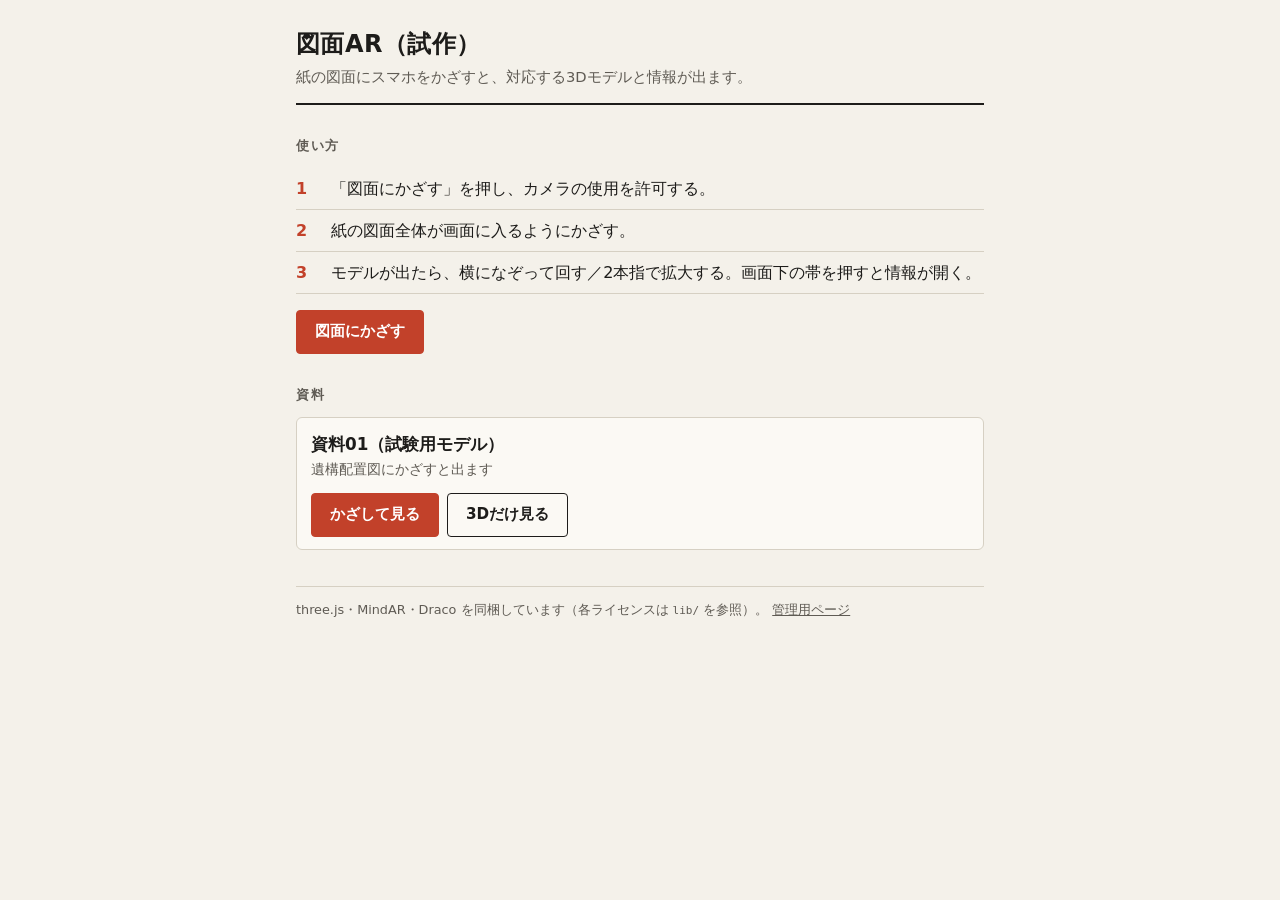
==== index.html @ 55972893 "Add files via upload" ====
<!doctype html>
<html lang="ja">
<head>
<meta charset="utf-8">
<meta name="viewport" content="width=device-width, initial-scale=1, viewport-fit=cover">
<title>図面AR</title>
<link rel="stylesheet" href="css/style.css">
</head>
<body>
<main class="page">
  <header class="page-head">
    <h1 id="site-title">図面AR</h1>
    <p id="site-lead"></p>
  </header>

  <div class="callout" id="inapp" hidden>このアプリ内の画面ではカメラが動かないことがあります。メニューから「Safariで開く」または「ブラウザで開く」を選んでください。</div>

  <h2>使い方</h2>
  <ol class="steps">
    <li>「図面にかざす」を押し、カメラの使用を許可する。</li>
    <li>紙の図面全体が画面に入るようにかざす。</li>
    <li>モデルが出たら、横になぞって回す／2本指で拡大する。画面下の帯を押すと情報が開く。</li>
  </ol>
  <p><a class="btn btn-primary" href="ar.html">図面にかざす</a></p>

  <h2>資料</h2>
  <ul class="items" id="items"><li class="muted">読み込み中…</li></ul>

  <footer class="foot">
    three.js・MindAR・Draco を同梱しています（各ライセンスは <span class="mono">lib/</span> を参照）。
    <a href="tools/">管理用ページ</a>
  </footer>
</main>
<script type="module" src="js/index.js"></script>
</body>
</html>
---- css/style.css ----
:root {
  --paper: #f4f1ea;
  --paper-2: #ebe7dd;
  --ink: #1d1c1a;
  --ink-2: #5f5b54;
  --rule: #d6d0c3;
  --shu: #c2412a;            /* 朱 */
  --panel: rgba(26, 25, 23, 0.9);
  --panel-ink: #f2efe8;
  --panel-ink-2: #b9b3a7;
  --panel-rule: rgba(242, 239, 232, 0.16);
  --font: "Hiragino Sans", "Hiragino Kaku Gothic ProN", "Yu Gothic UI", "Yu Gothic", "Noto Sans JP", system-ui, sans-serif;
}

* { box-sizing: border-box; }
[hidden] { display: none !important; }
html { -webkit-text-size-adjust: 100%; }
body {
  margin: 0;
  font-family: var(--font);
  font-size: 16px;
  line-height: 1.7;
  color: var(--ink);
  background: var(--paper);
}
button { font: inherit; color: inherit; }
a { color: inherit; }
:focus-visible { outline: 2px solid var(--shu); outline-offset: 2px; }

/* ---------- 一覧・道具ページ ---------- */
.page { max-width: 720px; margin: 0 auto; padding: 28px 16px 56px; }
.page-head { border-bottom: 2px solid var(--ink); padding-bottom: 14px; margin-bottom: 22px; }
.page-head h1 { font-size: 1.5rem; line-height: 1.35; margin: 0 0 4px; letter-spacing: 0.02em; }
.page-head p { margin: 0; color: var(--ink-2); font-size: 0.92rem; }
.page h2 { font-size: 0.82rem; letter-spacing: 0.12em; color: var(--ink-2); margin: 30px 0 10px; font-weight: 600; }

.steps { list-style: none; margin: 0; padding: 0; counter-reset: step; }
.steps li { counter-increment: step; display: grid; grid-template-columns: 2.2em 1fr; padding: 7px 0; border-bottom: 1px solid var(--rule); }
.steps li::before { content: counter(step); font-variant-numeric: tabular-nums; color: var(--shu); font-weight: 700; }

.items { list-style: none; margin: 0; padding: 0; }
.item { border: 1px solid var(--rule); background: #fbf9f4; border-radius: 6px; padding: 14px 14px 12px; margin-bottom: 12px; }
.item h3 { margin: 0 0 2px; font-size: 1.05rem; line-height: 1.45; }
.item .sub { margin: 0 0 12px; color: var(--ink-2); font-size: 0.86rem; }
.actions { display: flex; flex-wrap: wrap; gap: 8px; }
.btn {
  display: inline-flex; align-items: center; justify-content: center;
  min-height: 44px; padding: 0 18px; border-radius: 4px;
  border: 1px solid var(--ink); background: transparent; color: var(--ink);
  text-decoration: none; font-weight: 600; font-size: 0.95rem; cursor: pointer;
}
.btn-primary { background: var(--shu); border-color: var(--shu); color: #fff; }
.btn:disabled { opacity: 0.45; cursor: default; }
.callout { border-left: 3px solid var(--shu); background: var(--paper-2); padding: 10px 12px; font-size: 0.9rem; margin: 14px 0; }
.callout[hidden] { display: none; }
.foot { margin-top: 36px; padding-top: 12px; border-top: 1px solid var(--rule); color: var(--ink-2); font-size: 0.8rem; }
.muted { color: var(--ink-2); }
code, .mono { font-family: ui-monospace, "SF Mono", Menlo, Consolas, monospace; font-size: 0.86em; }

table.plain { width: 100%; border-collapse: collapse; font-size: 0.9rem; }
table.plain th, table.plain td { text-align: left; padding: 7px 8px; border-bottom: 1px solid var(--rule); vertical-align: top; }
table.plain th { font-size: 0.78rem; letter-spacing: 0.08em; color: var(--ink-2); font-weight: 600; }
td.num { font-variant-numeric: tabular-nums; text-align: right; }
.qr-grid { display: grid; grid-template-columns: repeat(auto-fill, minmax(200px, 1fr)); gap: 14px; }
.qr { border: 1px solid var(--rule); background: #fff; padding: 12px; text-align: center; border-radius: 6px; }
.qr svg { width: 100%; height: auto; display: block; }
.qr p { margin: 6px 0 0; font-size: 0.78rem; word-break: break-all; color: var(--ink-2); }
.qr strong { display: block; font-size: 0.9rem; color: var(--ink); }

/* ---------- AR表示・通常ビューア ---------- */
body.stage-page { background: #0f0e0d; color: var(--panel-ink); overflow: hidden; height: 100dvh; }
body.viewer-page { background: radial-gradient(120% 90% at 50% 35%, #f3f0e8 0%, #d9d4c7 100%); }
#stage { position: fixed; inset: 0; overflow: hidden; touch-action: none; user-select: none; -webkit-user-select: none; }
#stage canvas { display: block; }

.topbar {
  position: fixed; z-index: 20; left: 0; right: 0; top: 0;
  display: flex; gap: 8px; align-items: center; justify-content: space-between;
  padding: calc(8px + env(safe-area-inset-top)) calc(10px + env(safe-area-inset-right)) 8px calc(10px + env(safe-area-inset-left));
  pointer-events: none;
}
.topbar > * { pointer-events: auto; }
.topbar .group { display: flex; gap: 6px; }
.pill {
  display: inline-flex; align-items: center; min-height: 40px; padding: 0 14px;
  border-radius: 20px; border: 1px solid var(--panel-rule);
  background: var(--panel); color: var(--panel-ink);
  font-size: 0.86rem; font-weight: 600; text-decoration: none; cursor: pointer;
  -webkit-backdrop-filter: blur(8px); backdrop-filter: blur(8px);
}
.pill[aria-pressed="true"] { background: var(--panel-ink); color: var(--ink); }

.hint {
  position: fixed; z-index: 15; left: 50%; top: calc(64px + env(safe-area-inset-top)); transform: translateX(-50%);
  max-width: calc(100% - 32px); padding: 8px 14px; border-radius: 4px;
  background: var(--panel); color: var(--panel-ink); font-size: 0.88rem; text-align: center;
  pointer-events: none;
}

.gate {
  position: fixed; z-index: 30; inset: 0; display: grid; place-items: center; padding: 24px;
  background: #171614; color: var(--panel-ink);
}
.gate[hidden] { display: none; }
.gate-inner { max-width: 420px; }
.gate h1 { font-size: 1.3rem; line-height: 1.4; margin: 0 0 8px; }
.gate p { margin: 0 0 14px; color: var(--panel-ink-2); font-size: 0.92rem; }
.gate .btn { border-color: var(--panel-ink); color: var(--panel-ink); width: 100%; margin-bottom: 8px; }
.gate .btn-primary { border-color: var(--shu); color: #fff; }
.gate .callout { background: rgba(255, 255, 255, 0.06); color: var(--panel-ink); }
.gate .error { color: #ffb4a4; }

.panel {
  position: fixed; z-index: 20; left: 0; right: 0; bottom: 0;
  background: var(--panel); color: var(--panel-ink);
  border-top: 1px solid var(--panel-rule);
  -webkit-backdrop-filter: blur(10px); backdrop-filter: blur(10px);
  padding-bottom: env(safe-area-inset-bottom);
}
.panel[hidden] { display: none; }
.panel-head {
  width: 100%; display: flex; align-items: center; justify-content: space-between; gap: 12px;
  min-height: 48px; padding: 6px calc(16px + env(safe-area-inset-right)) 6px calc(16px + env(safe-area-inset-left));
  background: none; border: 0; text-align: left; cursor: pointer;
}
.panel-title { font-weight: 700; font-size: 0.98rem; line-height: 1.4; }
.panel-chevron { width: 10px; height: 10px; border-right: 2px solid var(--panel-ink-2); border-top: 2px solid var(--panel-ink-2); transform: rotate(-45deg); margin: 4px 4px 0; flex: none; transition: transform 0.15s; }
.panel.is-open .panel-chevron { transform: rotate(135deg); margin-top: -4px; }
.panel-body { display: none; max-height: 44dvh; overflow-y: auto; -webkit-overflow-scrolling: touch; padding: 0 calc(16px + env(safe-area-inset-right)) 16px calc(16px + env(safe-area-inset-left)); }
.panel.is-open .panel-body { display: block; }
.panel h2 { font-size: 0.74rem; letter-spacing: 0.14em; color: var(--panel-ink-2); margin: 14px 0 8px; font-weight: 600; }
.panel section:first-child h2 { margin-top: 4px; }
.panel .muted, .panel .notice { color: var(--panel-ink-2); font-size: 0.86rem; margin: 8px 0 0; }
.fields { display: grid; grid-template-columns: minmax(5.5em, auto) 1fr; gap: 4px 14px; margin: 0; font-size: 0.9rem; }
.fields dt { color: var(--panel-ink-2); }
.fields dd { margin: 0; overflow-wrap: anywhere; }
.chips { display: flex; flex-wrap: wrap; gap: 8px; }
.chip {
  display: inline-flex; align-items: center; gap: 8px; min-height: 40px; padding: 0 12px;
  border-radius: 4px; border: 1px solid var(--panel-rule); background: transparent;
  font-size: 0.86rem; cursor: pointer; opacity: 0.5;
}
.chip.is-on { opacity: 1; border-color: rgba(242, 239, 232, 0.5); }
.chip-dot { width: 10px; height: 10px; border-radius: 50%; flex: none; }
.chip-type { font-size: 0.72rem; color: var(--panel-ink-2); border: 1px solid var(--panel-rule); border-radius: 3px; padding: 0 5px; line-height: 1.5; }
.panel-selection { border: 1px solid var(--panel-rule); border-left: 3px solid var(--shu); border-radius: 4px; padding: 10px 12px; margin-top: 4px; }
.panel-selection[hidden] { display: none; }
.panel-selection p { margin: 6px 0; font-size: 0.9rem; }
.selection-top { display: flex; align-items: center; gap: 8px; margin-bottom: 6px; }
.selection-top strong { font-size: 0.95rem; }
.selection-close { margin-left: auto; min-height: 36px; padding: 0 10px; background: none; border: 1px solid var(--panel-rule); border-radius: 4px; font-size: 0.8rem; cursor: pointer; }

@media (min-width: 760px) {
  .panel { left: auto; right: 16px; bottom: 16px; width: 380px; border: 1px solid var(--panel-rule); border-radius: 8px; }
  .panel-body { max-height: 60dvh; }
}
@media (prefers-reduced-motion: reduce) { * { transition: none !important; } }
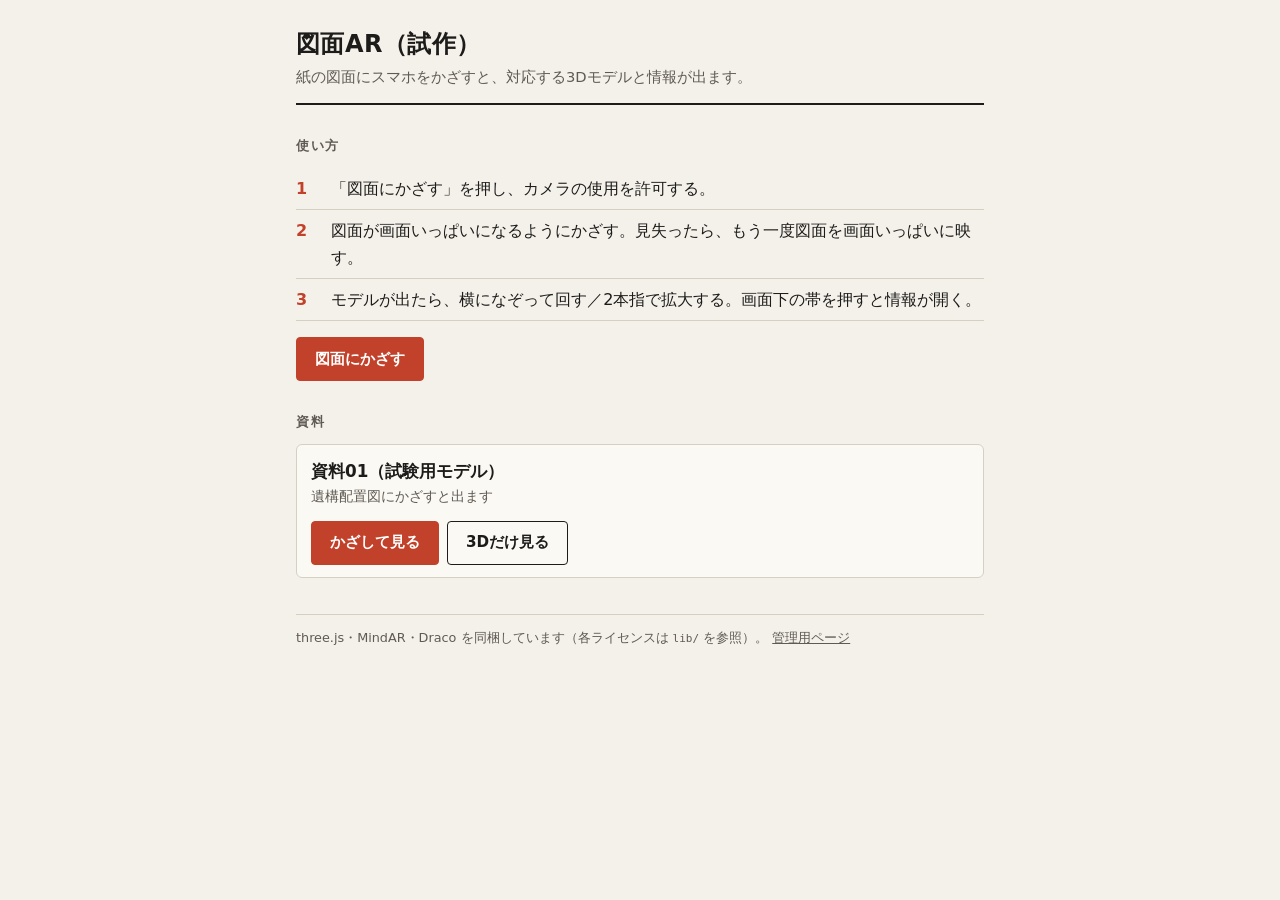
==== commit 80b79386: "Add files via upload" ====
--- a/index.html
+++ b/index.html
@@ -18,7 +18,7 @@
   <h2>使い方</h2>
   <ol class="steps">
     <li>「図面にかざす」を押し、カメラの使用を許可する。</li>
-    <li>紙の図面全体が画面に入るようにかざす。</li>
+    <li>図面が画面いっぱいになるようにかざす。見失ったら、もう一度図面を画面いっぱいに映す。</li>
     <li>モデルが出たら、横になぞって回す／2本指で拡大する。画面下の帯を押すと情報が開く。</li>
   </ol>
   <p><a class="btn btn-primary" href="ar.html">図面にかざす</a></p>
--- a/css/style.css
+++ b/css/style.css
@@ -91,10 +91,22 @@
 .pill[aria-pressed="true"] { background: var(--panel-ink); color: var(--ink); }
 
 .hint {
-  position: fixed; z-index: 15; left: 50%; top: calc(64px + env(safe-area-inset-top)); transform: translateX(-50%);
-  max-width: calc(100% - 32px); padding: 8px 14px; border-radius: 4px;
+  position: fixed; z-index: 15; left: 16px; right: 16px; top: calc(64px + env(safe-area-inset-top));
+  width: fit-content; max-width: calc(100% - 32px); margin: 0 auto; padding: 8px 14px; border-radius: 4px;
   background: var(--panel); color: var(--panel-ink); font-size: 0.88rem; text-align: center;
   pointer-events: none;
+}
+
+.recover {
+  position: fixed; z-index: 16; left: 0; right: 0; top: calc(134px + env(safe-area-inset-top));
+  display: flex; justify-content: center; pointer-events: none;
+}
+.recover .pill { pointer-events: auto; background: var(--shu); border-color: var(--shu); color: #fff; }
+
+.debug {
+  position: fixed; z-index: 16; left: calc(8px + env(safe-area-inset-left)); top: calc(190px + env(safe-area-inset-top));
+  margin: 0; padding: 6px 8px; border-radius: 4px; pointer-events: none;
+  background: rgba(0, 0, 0, 0.62); color: #e9ffe0; font: 11px/1.5 ui-monospace, Menlo, Consolas, monospace; white-space: pre;
 }
 
 .gate {
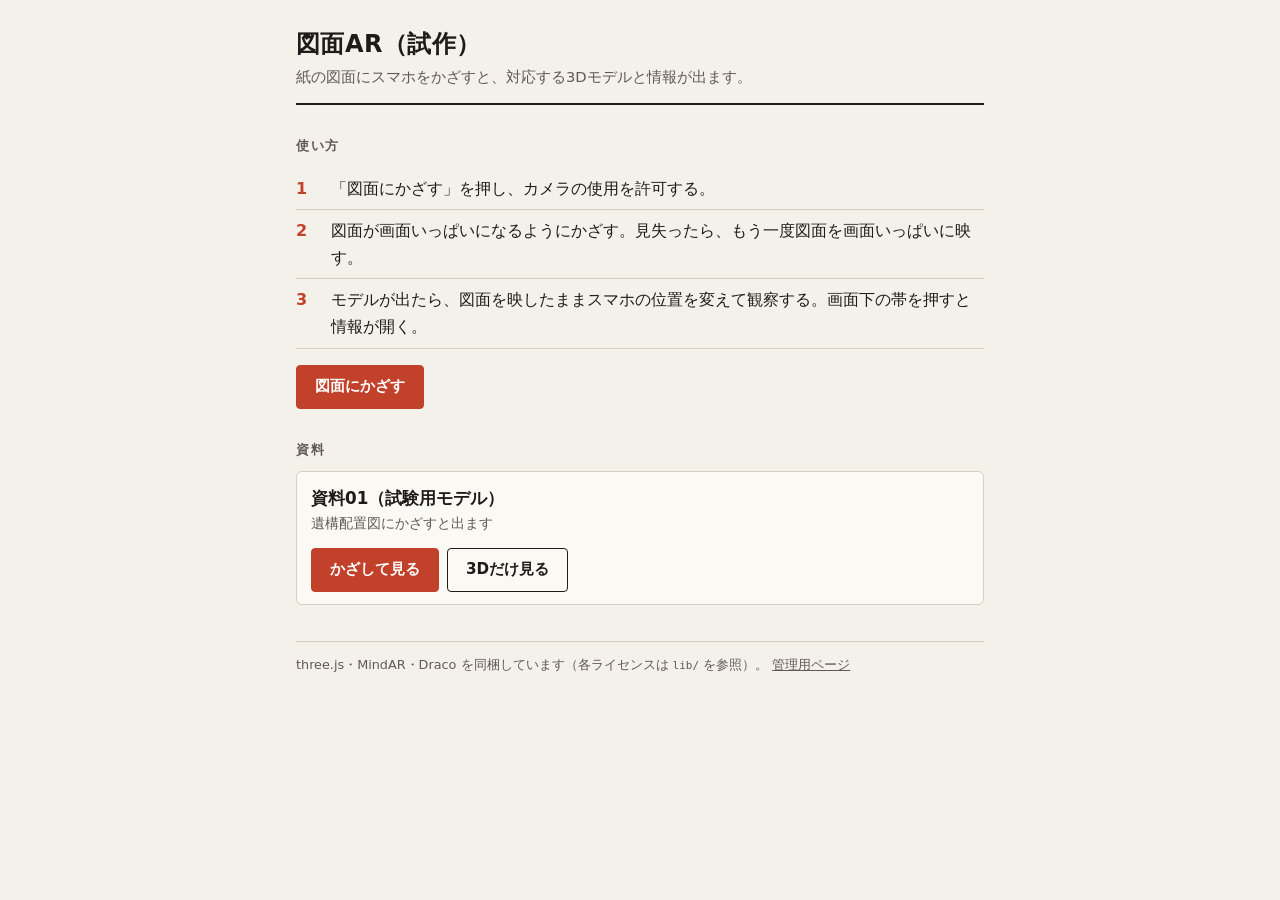
==== commit 1b51b81a: "Add files via upload" ====
--- a/index.html
+++ b/index.html
@@ -19,7 +19,7 @@
   <ol class="steps">
     <li>「図面にかざす」を押し、カメラの使用を許可する。</li>
     <li>図面が画面いっぱいになるようにかざす。見失ったら、もう一度図面を画面いっぱいに映す。</li>
-    <li>モデルが出たら、横になぞって回す／2本指で拡大する。画面下の帯を押すと情報が開く。</li>
+    <li>モデルが出たら、図面を映したままスマホの位置を変えて観察する。画面下の帯を押すと情報が開く。</li>
   </ol>
   <p><a class="btn btn-primary" href="ar.html">図面にかざす</a></p>
 
--- a/css/style.css
+++ b/css/style.css
@@ -106,7 +106,8 @@
 .debug {
   position: fixed; z-index: 16; left: calc(8px + env(safe-area-inset-left)); top: calc(190px + env(safe-area-inset-top));
   margin: 0; padding: 6px 8px; border-radius: 4px; pointer-events: none;
-  background: rgba(0, 0, 0, 0.62); color: #e9ffe0; font: 11px/1.5 ui-monospace, Menlo, Consolas, monospace; white-space: pre;
+  background: rgba(0, 0, 0, 0.62); color: #e9ffe0; font: 11px/1.5 ui-monospace, Menlo, Consolas, monospace; white-space: pre-wrap;
+  max-width: calc(100vw - 16px - env(safe-area-inset-left) - env(safe-area-inset-right)); overflow-wrap: anywhere;
 }
 
 .gate {
@@ -121,6 +122,8 @@
 .gate .btn-primary { border-color: var(--shu); color: #fff; }
 .gate .callout { background: rgba(255, 255, 255, 0.06); color: var(--panel-ink); }
 .gate .error { color: #ffb4a4; }
+.diagnostic-option { display: flex; align-items: center; gap: 8px; min-height: 44px; font-size: 0.9rem; }
+.diagnostic-option input { width: 20px; height: 20px; accent-color: var(--shu); }
 
 .panel {
   position: fixed; z-index: 20; left: 0; right: 0; bottom: 0;
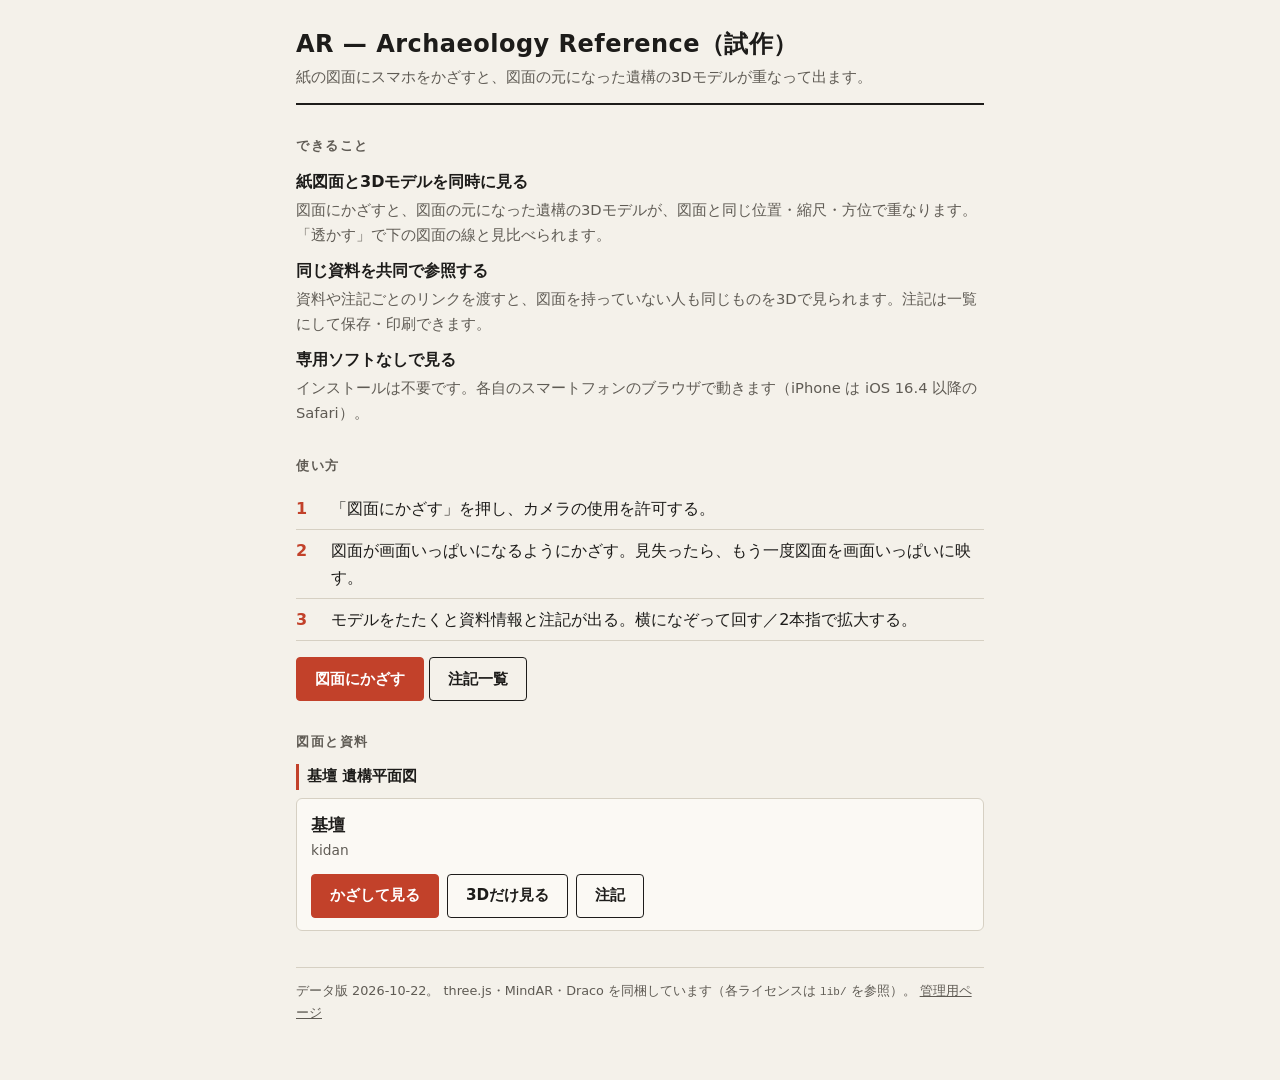
==== commit ace58d6a: "Add files via upload" ====
--- a/index.html
+++ b/index.html
@@ -3,30 +3,42 @@
 <head>
 <meta charset="utf-8">
 <meta name="viewport" content="width=device-width, initial-scale=1, viewport-fit=cover">
-<title>図面AR</title>
+<title>AR — Archaeology Reference</title>
 <link rel="stylesheet" href="css/style.css">
 </head>
 <body>
 <main class="page">
   <header class="page-head">
-    <h1 id="site-title">図面AR</h1>
+    <h1 id="site-title">AR — Archaeology Reference</h1>
     <p id="site-lead"></p>
   </header>
 
   <div class="callout" id="inapp" hidden>このアプリ内の画面ではカメラが動かないことがあります。メニューから「Safariで開く」または「ブラウザで開く」を選んでください。</div>
+  <div class="callout" id="notice" hidden></div>
+
+  <h2>できること</h2>
+  <dl class="features">
+    <dt>紙図面と3Dモデルを同時に見る</dt>
+    <dd>図面にかざすと、図面の元になった遺構の3Dモデルが、図面と同じ位置・縮尺・方位で重なります。「透かす」で下の図面の線と見比べられます。</dd>
+    <dt>同じ資料を共同で参照する</dt>
+    <dd>資料や注記ごとのリンクを渡すと、図面を持っていない人も同じものを3Dで見られます。注記は一覧にして保存・印刷できます。</dd>
+    <dt>専用ソフトなしで見る</dt>
+    <dd>インストールは不要です。各自のスマートフォンのブラウザで動きます（iPhone は iOS 16.4 以降の Safari）。</dd>
+  </dl>
 
   <h2>使い方</h2>
   <ol class="steps">
     <li>「図面にかざす」を押し、カメラの使用を許可する。</li>
     <li>図面が画面いっぱいになるようにかざす。見失ったら、もう一度図面を画面いっぱいに映す。</li>
-    <li>モデルが出たら、図面を映したままスマホの位置を変えて観察する。画面下の帯を押すと情報が開く。</li>
+    <li>モデルをたたくと資料情報と注記が出る。横になぞって回す／2本指で拡大する。</li>
   </ol>
-  <p><a class="btn btn-primary" href="ar.html">図面にかざす</a></p>
+  <p><a class="btn btn-primary" href="ar.html">図面にかざす</a> <a class="btn" href="notes.html">注記一覧</a></p>
 
-  <h2>資料</h2>
-  <ul class="items" id="items"><li class="muted">読み込み中…</li></ul>
+  <h2>図面と資料</h2>
+  <div id="items"><p class="muted">読み込み中…</p></div>
 
   <footer class="foot">
+    <span id="edition"></span>
     three.js・MindAR・Draco を同梱しています（各ライセンスは <span class="mono">lib/</span> を参照）。
     <a href="tools/">管理用ページ</a>
   </footer>
--- a/css/style.css
+++ b/css/style.css
@@ -80,7 +80,10 @@
   pointer-events: none;
 }
 .topbar > * { pointer-events: auto; }
-.topbar .group { display: flex; gap: 6px; }
+.topbar > .pill { flex: none; }
+.pill { white-space: nowrap; }
+.topbar { align-items: flex-start; }
+.topbar .group { display: flex; gap: 6px; flex-wrap: wrap; justify-content: flex-end; }
 .pill {
   display: inline-flex; align-items: center; min-height: 40px; padding: 0 14px;
   border-radius: 20px; border: 1px solid var(--panel-rule);
@@ -106,8 +109,7 @@
 .debug {
   position: fixed; z-index: 16; left: calc(8px + env(safe-area-inset-left)); top: calc(190px + env(safe-area-inset-top));
   margin: 0; padding: 6px 8px; border-radius: 4px; pointer-events: none;
-  background: rgba(0, 0, 0, 0.62); color: #e9ffe0; font: 11px/1.5 ui-monospace, Menlo, Consolas, monospace; white-space: pre-wrap;
-  max-width: calc(100vw - 16px - env(safe-area-inset-left) - env(safe-area-inset-right)); overflow-wrap: anywhere;
+  background: rgba(0, 0, 0, 0.62); color: #e9ffe0; font: 11px/1.5 ui-monospace, Menlo, Consolas, monospace; white-space: pre;
 }
 
 .gate {
@@ -122,8 +124,6 @@
 .gate .btn-primary { border-color: var(--shu); color: #fff; }
 .gate .callout { background: rgba(255, 255, 255, 0.06); color: var(--panel-ink); }
 .gate .error { color: #ffb4a4; }
-.diagnostic-option { display: flex; align-items: center; gap: 8px; min-height: 44px; font-size: 0.9rem; }
-.diagnostic-option input { width: 20px; height: 20px; accent-color: var(--shu); }
 
 .panel {
   position: fixed; z-index: 20; left: 0; right: 0; bottom: 0;
@@ -145,6 +145,16 @@
 .panel.is-open .panel-body { display: block; }
 .panel h2 { font-size: 0.74rem; letter-spacing: 0.14em; color: var(--panel-ink-2); margin: 14px 0 8px; font-weight: 600; }
 .panel section:first-child h2 { margin-top: 4px; }
+.panel-meta .link-button, .panel-selection .link-button { margin: 2px 8px 6px 0; }
+.link-button {
+  display: inline-flex; align-items: center; min-height: 36px; padding: 0 12px; border-radius: 4px;
+  border: 1px solid var(--panel-rule); background: transparent; color: var(--panel-ink);
+  font-size: 0.84rem; text-decoration: none; cursor: pointer;
+}
+.share-row { display: flex; flex-wrap: wrap; align-items: center; gap: 6px; }
+.share-holder { flex: 1 1 100%; }
+.link-box { width: 100%; min-height: 36px; padding: 0 8px; font: 12px/1.4 ui-monospace, Menlo, Consolas, monospace; border-radius: 4px; border: 1px solid var(--panel-rule); background: rgba(255,255,255,0.08); color: var(--panel-ink); }
+.panel .edition { color: var(--panel-ink-2); font-size: 0.78rem; margin: 10px 0 0; }
 .panel .muted, .panel .notice { color: var(--panel-ink-2); font-size: 0.86rem; margin: 8px 0 0; }
 .fields { display: grid; grid-template-columns: minmax(5.5em, auto) 1fr; gap: 4px 14px; margin: 0; font-size: 0.9rem; }
 .fields dt { color: var(--panel-ink-2); }
@@ -170,3 +180,78 @@
   .panel-body { max-height: 60dvh; }
 }
 @media (prefers-reduced-motion: reduce) { * { transition: none !important; } }
+
+/* ---------- 位置合わせ ---------- */
+body.align-page { height: 100dvh; display: flex; flex-direction: column; overflow: hidden; }
+.align-head { display: flex; align-items: center; gap: 16px; padding: 10px 16px; border-bottom: 2px solid var(--ink); }
+.align-head h1 { font-size: 1.1rem; margin: 0; }
+.align-head select { margin-left: auto; min-height: 36px; font: inherit; }
+.align-body { flex: 1; display: flex; min-height: 0; }
+.align-view { flex: 1; position: relative; background: #ddd8cc; cursor: grab; outline: none; touch-action: none; }
+.align-view.is-measuring { cursor: crosshair; }
+.align-view canvas { display: block; }
+.align-side { width: 340px; flex: none; overflow-y: auto; padding: 8px 16px 24px; border-left: 1px solid var(--rule); background: var(--paper); }
+.align-side h2 { margin: 18px 0 6px; font-size: 0.8rem; letter-spacing: 0.08em; color: var(--ink-2); font-weight: 600; }
+.align-side .row { display: flex; flex-wrap: wrap; align-items: center; gap: 8px; margin: 6px 0; }
+.align-side input[type="number"] { width: 110px; min-height: 34px; font: inherit; padding: 0 6px; }
+.align-side input.narrow { width: 80px; }
+.align-side input[type="range"] { flex: 1; min-width: 120px; }
+.align-side select { min-height: 34px; font: inherit; max-width: 100%; }
+.align-side textarea { width: 100%; font: 12px/1.5 ui-monospace, Menlo, Consolas, monospace; padding: 8px; border: 1px solid var(--rule); border-radius: 4px; background: #fff; }
+.small { font-size: 0.8rem; margin: 4px 0; }
+.small-btn { min-height: 36px; padding: 0 12px; font-size: 0.85rem; }
+@media (max-width: 800px) { .align-body { flex-direction: column; } .align-view { min-height: 55vh; } .align-side { width: auto; border-left: 0; border-top: 1px solid var(--rule); } }
+
+/* ---------- 注記一覧 ---------- */
+.page-wide { max-width: 1040px; }
+.notes-item { margin: 26px 0 34px; }
+.page h2.notes-title { font-size: 1.15rem; letter-spacing: 0; color: var(--ink); margin: 0 0 2px; font-weight: 700; }
+.notes-item .sub { margin: 0 0 10px; color: var(--ink-2); font-size: 0.86rem; }
+.fields.light { margin: 8px 0 12px; }
+.fields.light dt { color: var(--ink-2); }
+.table-wrap { overflow-x: auto; }
+.notes-table td { font-size: 0.86rem; }
+.notes-table .chip-dot { display: inline-block; vertical-align: middle; }
+@media print {
+  .no-print, .foot a { display: none !important; }
+  body { background: #fff; }
+  .page { max-width: none; padding: 0; }
+  .notes-item { break-inside: avoid-page; }
+}
+
+/* ---------- 展示用シート ---------- */
+body.sheet-page { background: #8a857b; }
+.sheet-toolbar { display: flex; flex-wrap: wrap; align-items: center; gap: 12px; padding: 10px 16px; background: var(--paper); border-bottom: 1px solid var(--rule); }
+.sheet-toolbar input { min-width: 320px; min-height: 34px; font: inherit; padding: 0 8px; }
+.sheet-toolbar select { min-height: 34px; font: inherit; }
+.sheet-toolbar p { flex-basis: 100%; margin: 0; }
+.sheet {
+  --w: 297mm; --h: 210mm;
+  width: var(--w); height: var(--h); margin: 12px auto; padding: 10mm 12mm 9mm; background: #fff; color: #111;
+  display: flex; flex-direction: column; gap: 4mm; overflow: hidden; break-after: page;
+}
+body[data-paper="A3"] .sheet { --w: 420mm; --h: 297mm; padding: 14mm 16mm 12mm; }
+.sheet-head { display: flex; align-items: baseline; gap: 6mm; border-bottom: 0.6mm solid #111; padding-bottom: 2mm; }
+.sheet-head h1 { margin: 0; font-size: 15pt; line-height: 1.3; }
+.sheet-site { font-size: 9pt; color: #555; order: 2; margin-left: auto; }
+.sheet-figure { flex: 1; min-height: 0; display: flex; align-items: center; justify-content: center; }
+.sheet-figure img { max-width: 100%; max-height: 100%; object-fit: contain; display: block; }
+.sheet-foot { display: flex; gap: 6mm; align-items: center; border-top: 0.3mm solid #999; padding-top: 3mm; }
+.sheet-qr { width: 30mm; height: 30mm; flex: none; }
+body[data-paper="A3"] .sheet-qr { width: 40mm; height: 40mm; }
+.sheet-qr svg { width: 100%; height: 100%; display: block; }
+.sheet-info { flex: 1; min-width: 0; font-size: 9.5pt; line-height: 1.55; }
+.sheet-steps { margin: 0 0 1.5mm; padding-left: 5mm; }
+.sheet-items, .sheet-url, .sheet-credit { margin: 0; color: #444; font-size: 8pt; }
+.sheet-url { font-family: ui-monospace, Menlo, Consolas, monospace; word-break: break-all; }
+@media print {
+  body.sheet-page { background: #fff; }
+  .sheet { margin: 0; }
+}
+
+/* ---------- 一覧 ---------- */
+.features { margin: 0; }
+.features dt { font-weight: 700; margin-top: 10px; }
+.features dd { margin: 2px 0 0; color: var(--ink-2); font-size: 0.92rem; }
+.drawing-group { margin-bottom: 18px; }
+.drawing-title { font-size: 0.95rem; margin: 0 0 8px; padding-left: 8px; border-left: 3px solid var(--shu); }
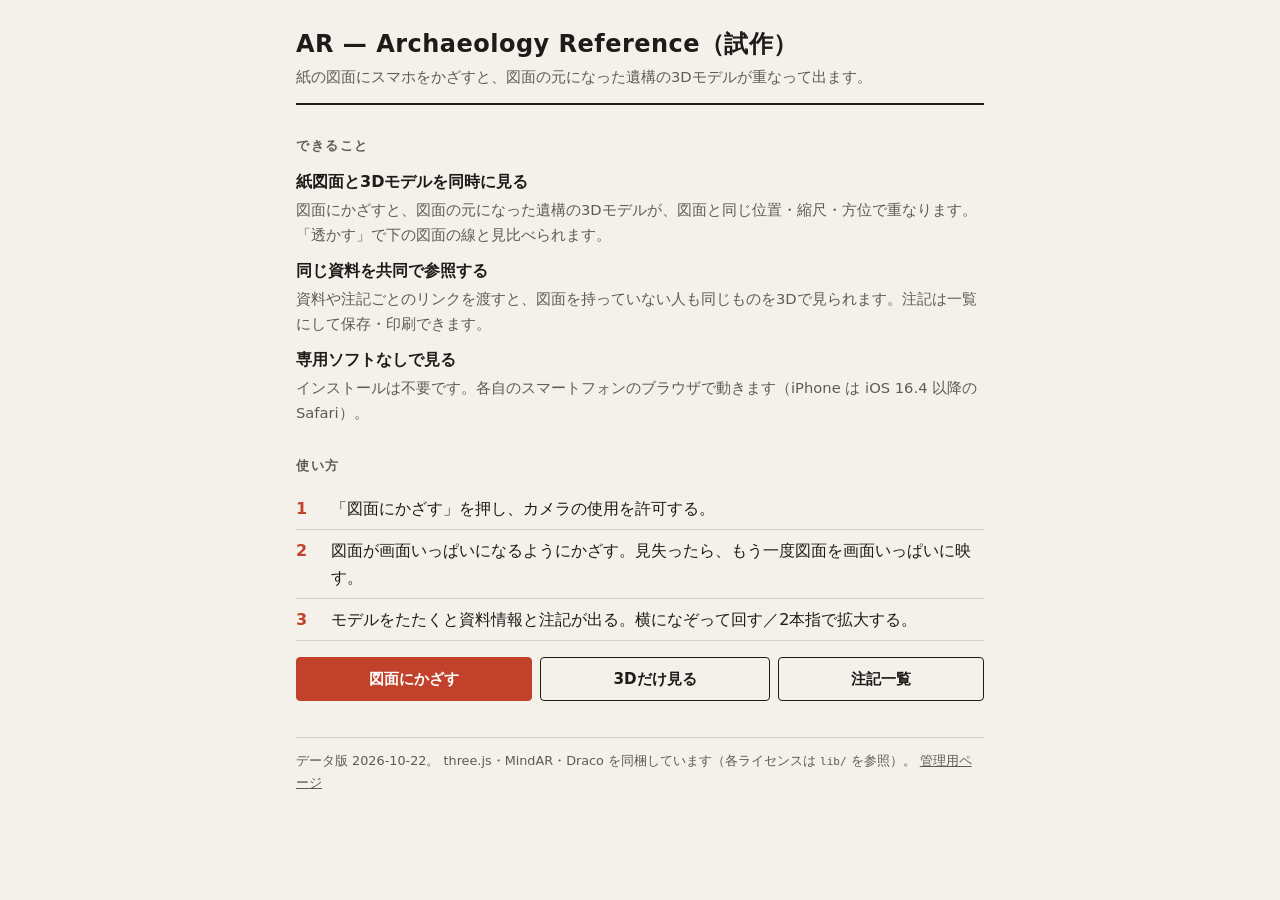
==== commit 6208fbd5: "Add files via upload" ====
--- a/index.html
+++ b/index.html
@@ -32,10 +32,14 @@
     <li>図面が画面いっぱいになるようにかざす。見失ったら、もう一度図面を画面いっぱいに映す。</li>
     <li>モデルをたたくと資料情報と注記が出る。横になぞって回す／2本指で拡大する。</li>
   </ol>
-  <p><a class="btn btn-primary" href="ar.html">図面にかざす</a> <a class="btn" href="notes.html">注記一覧</a></p>
+  <p class="actions-row"><a class="btn btn-primary" href="ar.html">図面にかざす</a> <a class="btn" href="viewer.html">3Dだけ見る</a> <a class="btn" href="notes.html">注記一覧</a></p>
+  <div id="warnings"></div>
 
-  <h2>図面と資料</h2>
-  <div id="items"><p class="muted">読み込み中…</p></div>
+  <!-- 資料が2つ以上あるときだけ出す -->
+  <section id="items-section" hidden>
+    <h2>図面と資料</h2>
+    <div id="items"></div>
+  </section>
 
   <footer class="foot">
     <span id="edition"></span>
--- a/css/style.css
+++ b/css/style.css
@@ -50,6 +50,9 @@
   text-decoration: none; font-weight: 600; font-size: 0.95rem; cursor: pointer;
 }
 .btn-primary { background: var(--shu); border-color: var(--shu); color: #fff; }
+/* 一覧の入口のボタン：スマホでも1行に並べ、幅をそろえる（とても狭い画面では折り返す） */
+.actions-row { display: flex; flex-wrap: wrap; gap: 8px; }
+.actions-row .btn { flex: 1 1 auto; padding: 0 10px; white-space: nowrap; }
 .btn:disabled { opacity: 0.45; cursor: default; }
 .callout { border-left: 3px solid var(--shu); background: var(--paper-2); padding: 10px 12px; font-size: 0.9rem; margin: 14px 0; }
 .callout[hidden] { display: none; }
@@ -60,6 +63,16 @@
 table.plain { width: 100%; border-collapse: collapse; font-size: 0.9rem; }
 table.plain th, table.plain td { text-align: left; padding: 7px 8px; border-bottom: 1px solid var(--rule); vertical-align: top; }
 table.plain th { font-size: 0.78rem; letter-spacing: 0.08em; color: var(--ink-2); font-weight: 600; }
+/* ファイルの確認 */
+.files-table th { white-space: nowrap; }
+.files-table td:first-child { white-space: nowrap; font-size: 0.82rem; }
+.files-table .file-state { white-space: nowrap; font-weight: 600; }
+.files-table .file-ok .file-state { color: #1d6b35; }
+.files-table .file-warn .file-state { color: #8a5a00; }
+.files-table .file-ng .file-state { color: #b00020; }
+.files-table .file-ng { background: #fdf0f0; }
+.files-table .file-none .file-state { color: var(--ink-2); font-weight: 400; }
+@media (max-width: 640px) { .files-table td:first-child { white-space: normal; word-break: break-all; } }
 td.num { font-variant-numeric: tabular-nums; text-align: right; }
 .qr-grid { display: grid; grid-template-columns: repeat(auto-fill, minmax(200px, 1fr)); gap: 14px; }
 .qr { border: 1px solid var(--rule); background: #fff; padding: 12px; text-align: center; border-radius: 6px; }
@@ -98,6 +111,13 @@
   width: fit-content; max-width: calc(100% - 32px); margin: 0 auto; padding: 8px 14px; border-radius: 4px;
   background: var(--panel); color: var(--panel-ink); font-size: 0.88rem; text-align: center;
   pointer-events: none;
+}
+
+/* 設定の食い違い（all.mind と図面画像など）。消えない */
+.config-warn {
+  position: fixed; z-index: 15; left: 16px; right: 16px; top: calc(180px + env(safe-area-inset-top));
+  max-width: 34rem; margin: 0 auto; padding: 8px 14px; border-radius: 4px;
+  background: #8a1c1c; color: #fff; font-size: 0.85rem; line-height: 1.5;
 }
 
 .recover {
